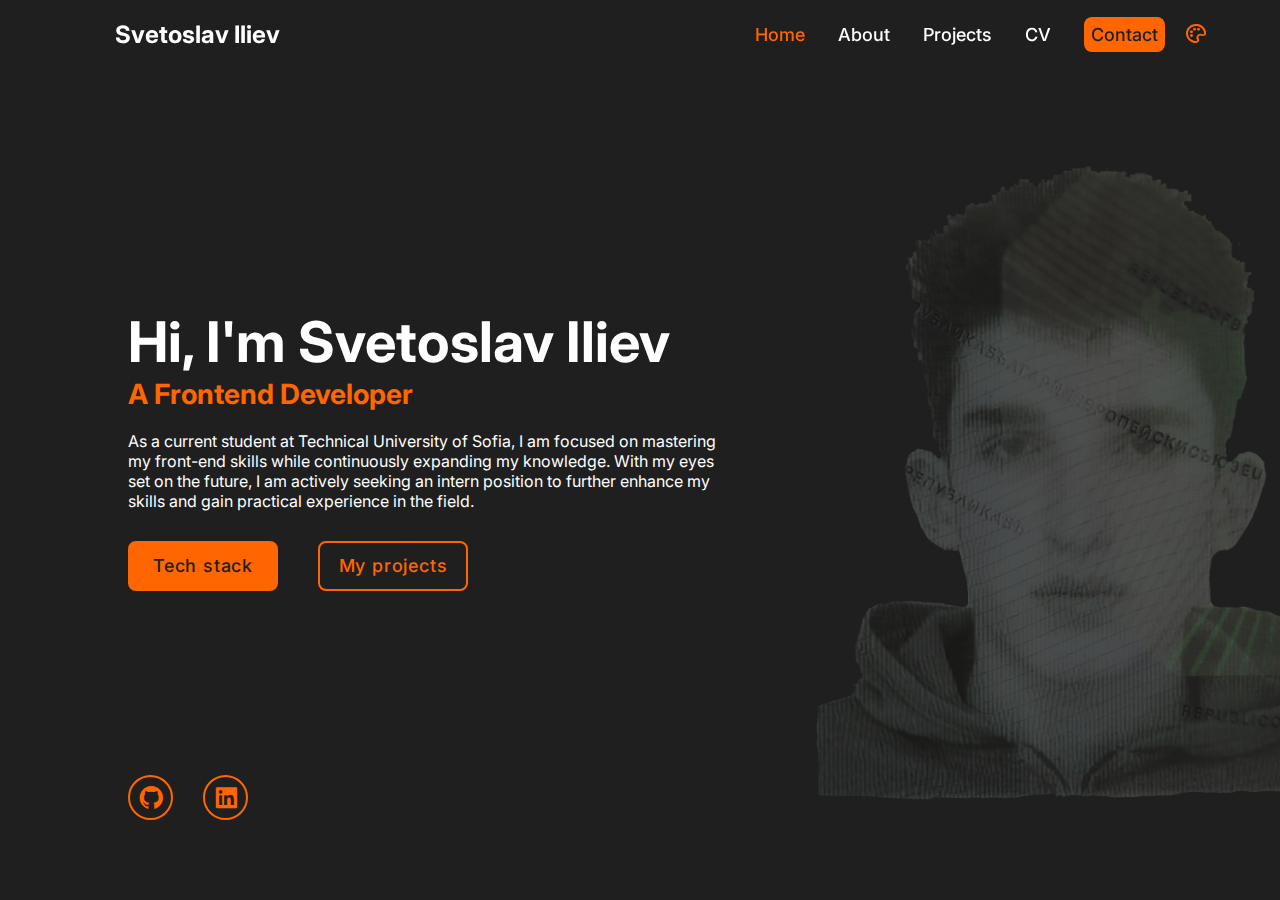
==== index.html @ 48826e5d "Added picture" ====
<!DOCTYPE html>
<html lang="en">
  <head>
    <meta charset="UTF-8" />
    <meta http-equiv="X-UA-Compatible" content="IE=edge" />
    <meta name="viewport" content="width=device-width, initial-scale=1.0" />
    <title>Document</title>
    <link rel="stylesheet" href="styles.css" />
    <link rel="preconnect" href="https://fonts.googleapis.com" />
    <link rel="preconnect" href="https://fonts.gstatic.com" crossorigin />
    <link
      href="https://fonts.googleapis.com/css2?family=Inter:wght@400;500;700&display=swap"
      rel="stylesheet"
    />
    <link
      href="https://unpkg.com/boxicons@2.1.4/css/boxicons.min.css"
      rel="stylesheet"
    />
  </head>
  <body>
    <header class="header">
      <a href="#" class="logo">Svetoslav Iliev</a>
      <div class="bx bx-menu" id="menu-icon"></div>
      <nav class="navbar">
        <a href="#" class="current">Home</a>
        <a href="#">About</a>
        <a href="acceleration.html">Projects</a>
        <a href="#">CV</a>
        <a href="#">Contact</a>
      </nav>
      <button class="dark-mode"><i class="bx bx-palette"></i></button>
    </header>
    <section class="home">
      <div class="home-text">
        <h1>Hi, I'm Svetoslav Iliev</h1>
        <h3>A Frontend Developer</h3>
        <p>
          As a current student at Technical University of Sofia, I am focused on
          mastering my front-end skills while continuously expanding my
          knowledge. With my eyes set on the future, I am actively seeking an
          intern position to further enhance my skills and gain practical
          experience in the field.
        </p>
        <div class="btns">
          <a href="#">Tech stack</a>
          <a href="#">My projects</a>
        </div>
      </div>
      <div class="socials">
        <a href="https://github.com/Svetlioo" target="_blank"
          ><i class="bx bxl-github"></i
        ></a>
        <a
          href="https://www.linkedin.com/in/svetoslav-iliev-692703239/"
          target="_blank"
          ><i class="bx bxl-linkedin-square"></i
        ></a>
      </div>
      <div class="img-hover" id="img-hov"></div>
    </section>
    <script src="Mainpage.js"></script>
  </body>
</html>
---- styles.css ----
* {
  margin: 0;
  padding: 0;
  box-sizing: border-box;
  font-family: "Inter", sans-serif;
  scroll-behavior: smooth;
  border: none;
  outline: none;
}

:root {
  --textcolor: #ffffff;
  --background: #1f1f1f;
  --maincolor: #ff6600;
}

html {
  font-size: 62.5%;
  overflow-x: hidden;
}

body {
  color: var(--textcolor);
  background: var(--background);
}

.header {
  position: fixed;
  top: 0;
  left: 0;
  width: 100%;
  padding: 2rem 9%;
  display: inline-flex;
  justify-content: space-between;
  align-items: center;
  z-index: 3;
}

.logo {
  font-size: 2.4rem;
  text-decoration: none;
  color: var(--textcolor);
  font-weight: 700;
}

/* */

.navbar a {
  font-size: 1.8rem;
  color: var(--textcolor);
  text-decoration: none;
  font-weight: 500;
  margin-left: 3rem;
}
.navbar a:last-child {
  display: inline-flexc;
  position: relative;
  border: 0.2rem solid var(--maincolor);
  border-radius: 0.8rem;
  padding: 0.5rem;
  color: var(--background);
  background: transparent;
  z-index: 1;
  transition: 0.4s;
  overflow: hidden;
}

.navbar a:last-child::before {
  content: "";
  position: absolute;
  background: var(--maincolor);
  top: 0;
  left: 0;
  width: 100%;
  height: 100%;
  z-index: -1;
  transition: 0.8s;
}

.navbar a:last-child:hover::before {
  width: 0;
}

.navbar a:hover,
.navbar a.current {
  color: var(--maincolor);
}

.dark-mode {
  background-color: transparent;
  color: var(--maincolor);
  width: 2.4rem;
  height: 2.4rem;
  font-size: 2.4rem;
  cursor: pointer;
  padding: 0.3rem;
  position: absolute;
  right: 7.5rem;
  top: 1.8rem;
}

.home {
  display: flex;
  align-items: center;
  min-height: 100vh;
  padding: 0 10%;
  background: url(background-landing-page.jpeg), no-repeat;
  background-size: cover;
  background-position: center;
}

.home-text {
  max-width: 60rem;
}

.home-text h1 {
  font-size: 5.6rem;
  font-weight: 700;
  line-height: 1.2;
}
.home-text h3 {
  font-size: 2.8rem;
  font-weight: 700;
  color: var(--maincolor);
}

.home-text p {
  font-size: 1.6rem;
  margin: 2rem 0;
  margin-bottom: 3rem;
}

.btns {
  width: 34rem;
  height: 5rem;
  display: flex;
  justify-content: space-between;
}

.btns a {
  position: relative;
  display: inline-flex;
  justify-content: center;
  align-items: center;
  width: 15rem;
  height: 100%;
  border: 0.2rem solid var(--maincolor);
  background: var(--maincolor);
  border-radius: 0.8rem;
  text-decoration: none;
  font-size: 1.8rem;
  font-weight: 500;
  letter-spacing: 0.8px;
  color: var(--background);
  z-index: 1;
  overflow: hidden;
  transition: 0.5s;
}

.btns a:nth-child(2) {
  background: transparent;
  color: var(--maincolor);
}

.btns a:nth-child(2):hover {
  color: var(--background);
}
.btns a:nth-child(2)::before {
  background: var(--maincolor);
}

.btns a::before {
  content: "";
  position: absolute;
  top: 0;
  left: 0;
  width: 0;
  height: 100%;
  background: var(--background);
  z-index: -1;
  transition: 0.3s;
}

.btns a:hover {
  color: var(--maincolor);
}

.btns a:hover::before {
  width: 100%;
}

.socials {
  position: absolute;
  bottom: 8rem;
  width: 12rem;
  display: flex;
  justify-content: space-between;
}

.socials a {
  position: relative;
  display: inline-flex;
  justify-content: center;
  align-items: center;
  width: 45px;
  height: 45px;
  background: transparent;
  border: 0.2rem solid var(--maincolor);
  border-radius: 50%;
  font-size: 28px;
  color: var(--maincolor);
  text-decoration: none;
  z-index: 1;
  overflow: hidden;
  transition: 0.5s;
}
.socials a::before {
  content: "";
  position: absolute;
  top: 0;
  left: 0;
  width: 0;
  height: 100%;
  background: var(--maincolor);
  z-index: -1;
  transition: 0.5s;
}

.socials a:hover::before {
  width: 100%;
}

.socials a:hover {
  color: var(--background);
}

#menu-icon {
  font-size: 3.6rem;
  cursor: pointer;
  color: var(--textcolor);
  display: none;
}

.img-hover {
  position: absolute;
  top: 0;
  right: 0;
  width: 44%;
  height: 100%;
  opacity: 0.7;
  background-color: var(--background);
}

.img-hover:hover {
  background: transparent;
  transition: 3s;
}
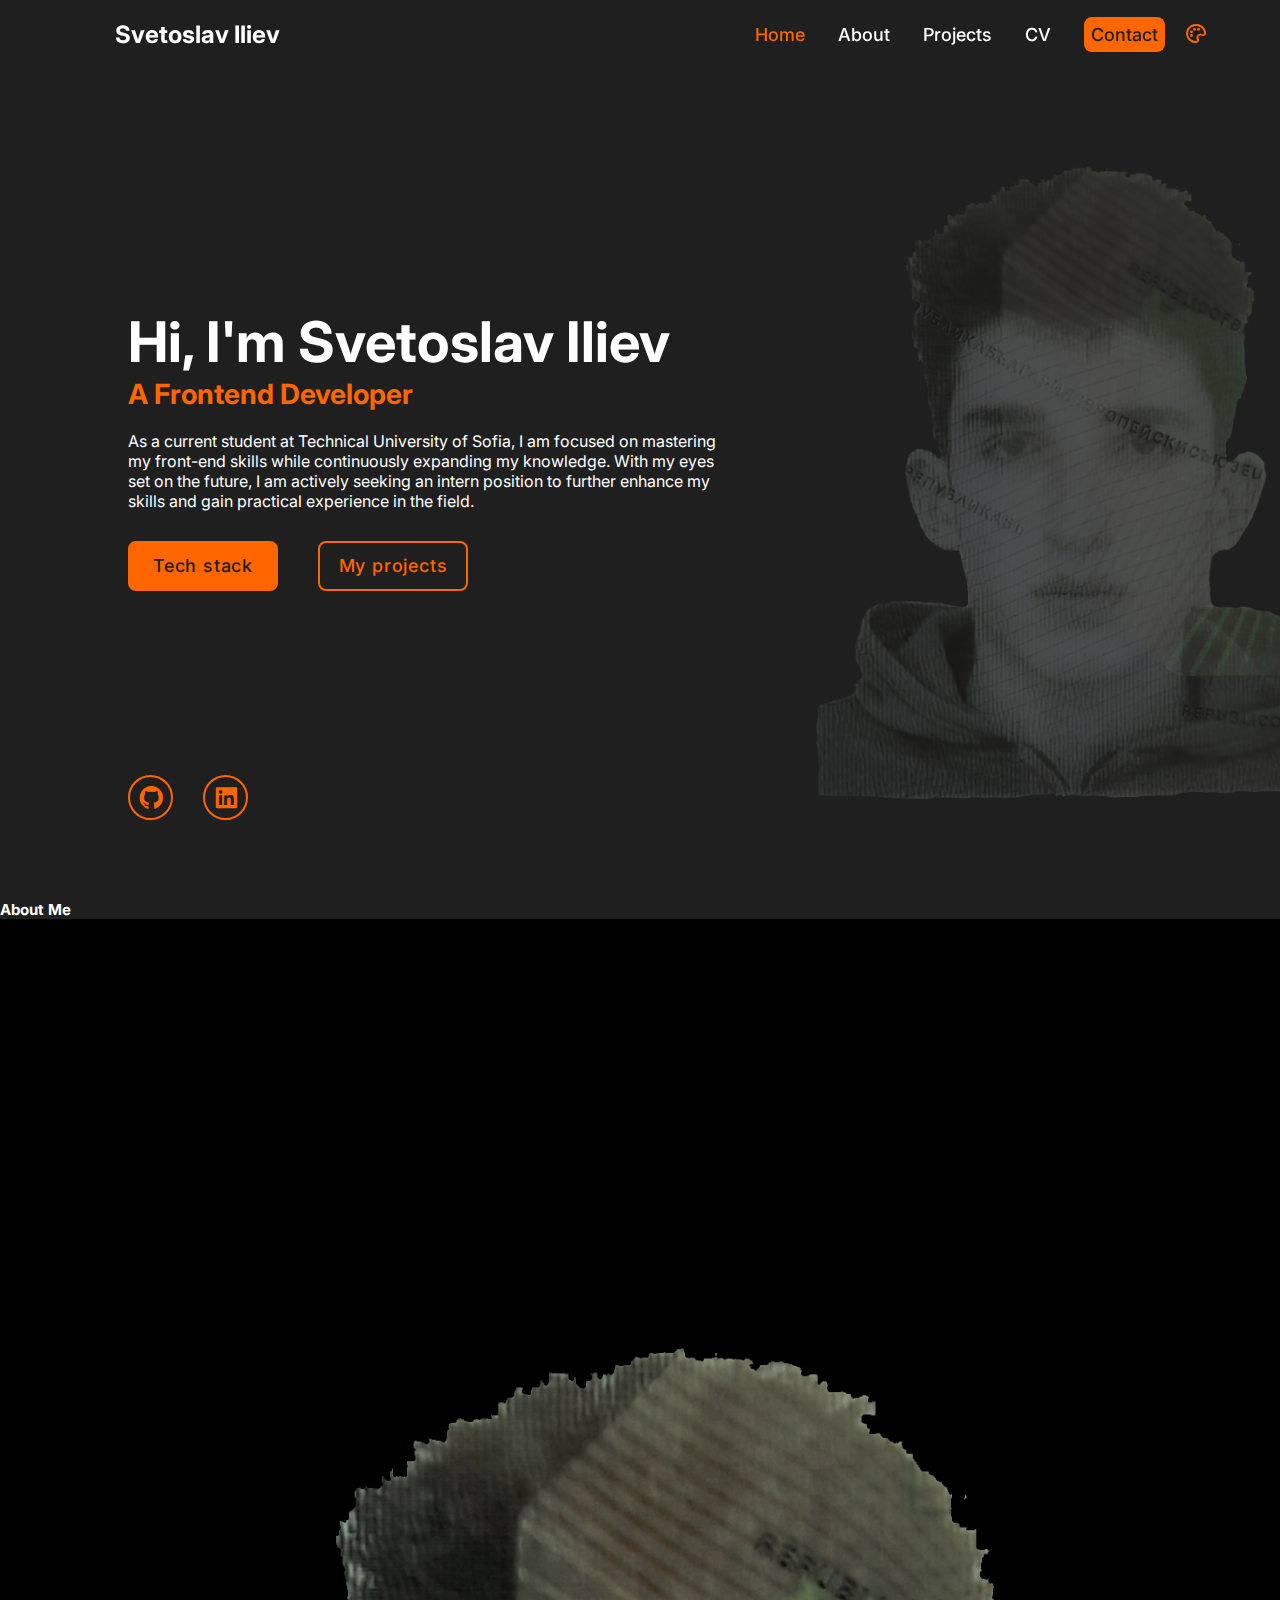
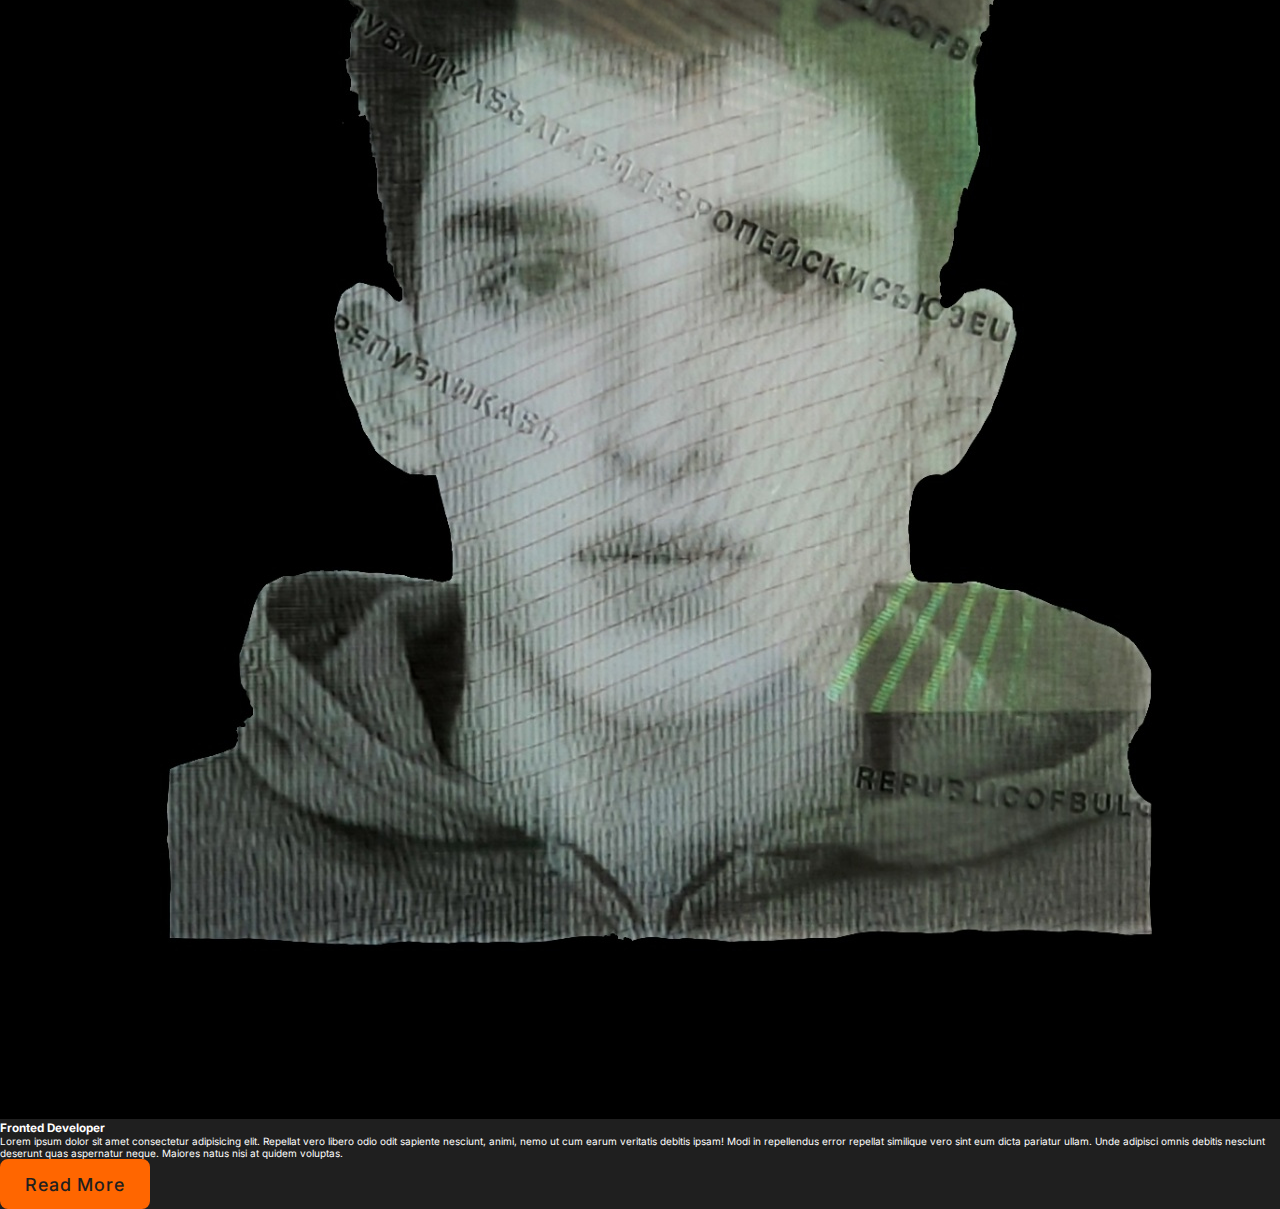
==== commit 09b99c44: "Moving" ====
--- a/index.html
+++ b/index.html
@@ -58,6 +58,20 @@
       </div>
       <div class="img-hover" id="img-hov"></div>
     </section>
+    <section class="about" id="about">
+      <h2 class="heading">About <span>Me</span></h2>
+      <div class="about-img">
+        <img src="images/final-background.jpeg" alt="Picture of me" />
+        <span class="circle-spin"></span>
+      </div>
+      <div class="about-content"></div>
+      <h3>Fronted Developer</h3>
+      <p>Lorem ipsum dolor sit amet consectetur adipisicing elit. Repellat vero libero odio odit sapiente nesciunt, animi, nemo ut cum earum veritatis debitis ipsam! Modi in repellendus error repellat similique vero sint eum dicta pariatur ullam. Unde adipisci omnis debitis nesciunt deserunt quas aspernatur neque. Maiores natus nisi at quidem voluptas.</p>
+      <div class="btn-box btns">
+        <a href="#" class="btn">Read More</a>
+      </div>
+    </section>
+
     <script src="Mainpage.js"></script>
   </body>
 </html>
--- a/styles.css
+++ b/styles.css
@@ -104,7 +104,7 @@
   align-items: center;
   min-height: 100vh;
   padding: 0 10%;
-  background: url(background-landing-page.jpeg), no-repeat;
+  background: url(images/background-landing-page.jpeg), no-repeat;
   background-size: cover;
   background-position: center;
 }
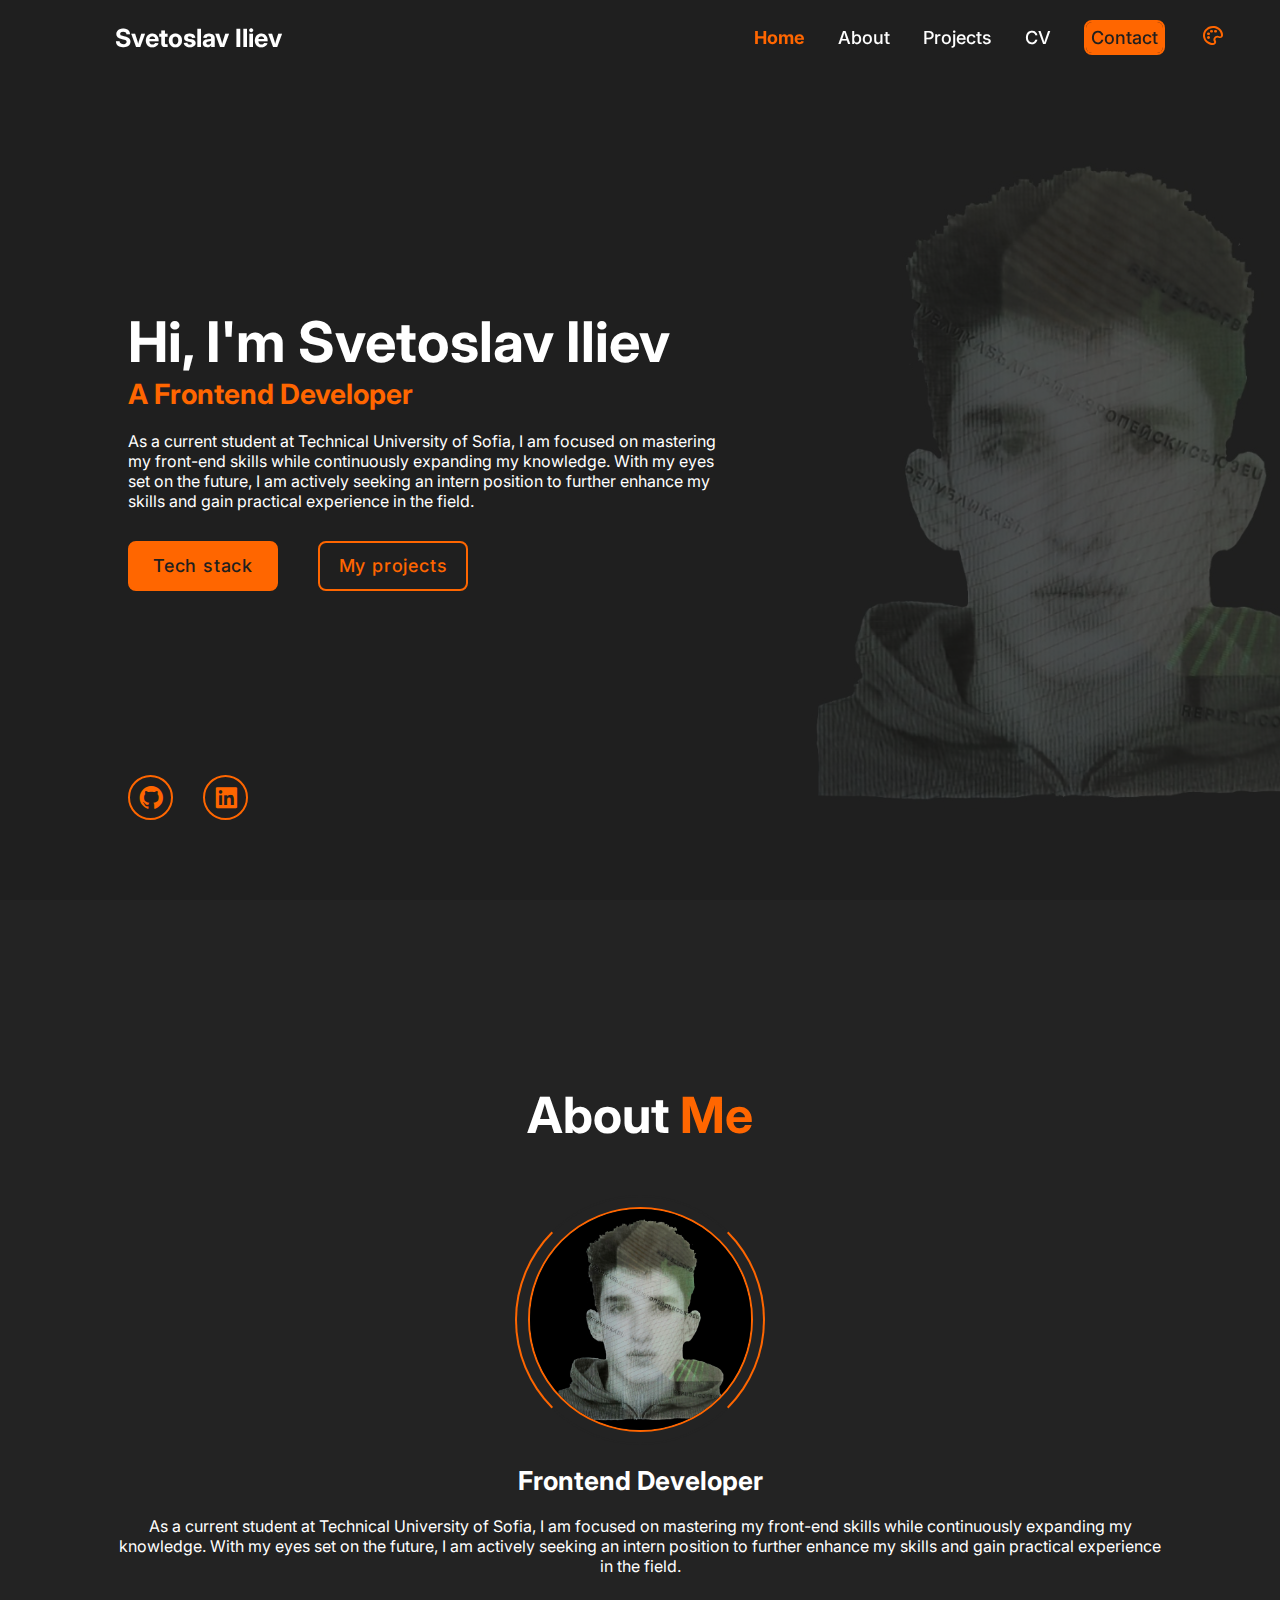
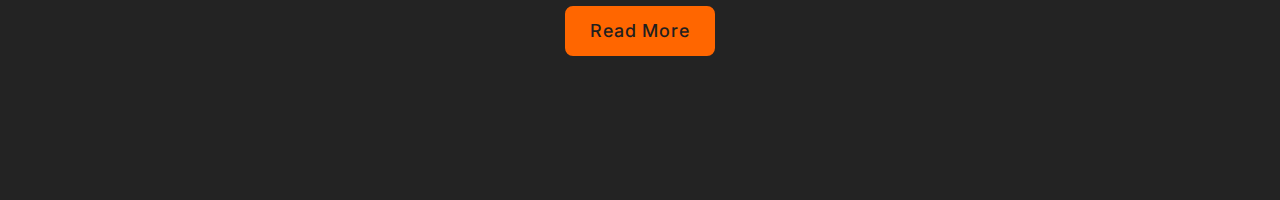
==== commit ab38e77e: "About page" ====
--- a/index.html
+++ b/index.html
@@ -4,7 +4,24 @@
     <meta charset="UTF-8" />
     <meta http-equiv="X-UA-Compatible" content="IE=edge" />
     <meta name="viewport" content="width=device-width, initial-scale=1.0" />
-    <title>Document</title>
+    <title>Portfolio</title>
+    <link
+      rel="apple-touch-icon"
+      sizes="180x180"
+      href="images/favicon_io/apple-touch-icon.png"
+    />
+    <link
+      rel="icon"
+      type="image/png"
+      sizes="32x32"
+      href="images/favicon_io/favicon-32x32.png"
+    />
+    <link
+      rel="icon"
+      type="image/png"
+      sizes="16x16"
+      href="images/favicon_io/favicon-16x16.png"
+    />
     <link rel="stylesheet" href="styles.css" />
     <link rel="preconnect" href="https://fonts.googleapis.com" />
     <link rel="preconnect" href="https://fonts.gstatic.com" crossorigin />
@@ -24,7 +41,7 @@
       <nav class="navbar">
         <a href="#" class="current">Home</a>
         <a href="#">About</a>
-        <a href="acceleration.html">Projects</a>
+        <a href="#">Projects</a>
         <a href="#">CV</a>
         <a href="#">Contact</a>
       </nav>
@@ -33,7 +50,9 @@
     <section class="home">
       <div class="home-text">
         <h1>Hi, I'm Svetoslav Iliev</h1>
-        <h3>A Frontend Developer</h3>
+        <div class="text-animation">
+          <h3>A Frontend Developer</h3>
+        </div>
         <p>
           As a current student at Technical University of Sofia, I am focused on
           mastering my front-end skills while continuously expanding my
@@ -64,14 +83,21 @@
         <img src="images/final-background.jpeg" alt="Picture of me" />
         <span class="circle-spin"></span>
       </div>
-      <div class="about-content"></div>
-      <h3>Fronted Developer</h3>
-      <p>Lorem ipsum dolor sit amet consectetur adipisicing elit. Repellat vero libero odio odit sapiente nesciunt, animi, nemo ut cum earum veritatis debitis ipsam! Modi in repellendus error repellat similique vero sint eum dicta pariatur ullam. Unde adipisci omnis debitis nesciunt deserunt quas aspernatur neque. Maiores natus nisi at quidem voluptas.</p>
-      <div class="btn-box btns">
-        <a href="#" class="btn">Read More</a>
+      <div class="about-content">
+        <h3>Frontend Developer</h3>
+        <p>
+          As a current student at Technical University of Sofia, I am focused on
+          mastering my front-end skills while continuously expanding my
+          knowledge. With my eyes set on the future, I am actively seeking an
+          intern position to further enhance my skills and gain practical
+          experience in the field.
+        </p>
+        <div class="btn-box btns">
+          <a href="#" class="btn">Read More</a>
+        </div>
       </div>
     </section>
 
-    <script src="Mainpage.js"></script>
+    <script src="script.js"></script>
   </body>
 </html>
--- a/styles.css
+++ b/styles.css
@@ -12,6 +12,7 @@
   --textcolor: #ffffff;
   --background: #1f1f1f;
   --maincolor: #ff6600;
+  --secondbackground: #232323;
 }
 
 html {
@@ -37,13 +38,11 @@
 }
 
 .logo {
-  font-size: 2.4rem;
+  font-size: 2.5rem;
   text-decoration: none;
   color: var(--textcolor);
   font-weight: 700;
 }
-
-/* */
 
 .navbar a {
   font-size: 1.8rem;
@@ -52,8 +51,10 @@
   font-weight: 500;
   margin-left: 3rem;
 }
+
+/* FIX OVERFLOW before animation!!!*/
 .navbar a:last-child {
-  display: inline-flexc;
+  display: inline-flex;
   position: relative;
   border: 0.2rem solid var(--maincolor);
   border-radius: 0.8rem;
@@ -86,6 +87,10 @@
   color: var(--maincolor);
 }
 
+.navbar a.current {
+  font-weight: bolder;
+}
+
 .dark-mode {
   background-color: transparent;
   color: var(--maincolor);
@@ -96,13 +101,18 @@
   padding: 0.3rem;
   position: absolute;
   right: 7.5rem;
-  top: 1.8rem;
+  top: 2rem;
+  padding-left: 2rem;
+}
+
+section {
+  min-height: 100vh;
+  padding: 10rem 9% 2rem;
 }
 
 .home {
   display: flex;
   align-items: center;
-  min-height: 100vh;
   padding: 0 10%;
   background: url(images/background-landing-page.jpeg), no-repeat;
   background-size: cover;
@@ -123,11 +133,21 @@
   font-weight: 700;
   color: var(--maincolor);
 }
+.home-text .text-animation {
+  position: relative;
+  width: 35rem;
+}
+
+/* .home-text .text-animation h3 {
+  font-size: 3.2rem;
+  font-weight: 700;
+  color: transparent;
+  -webkit-text-stroke: .7px var(--maincolor);
+} might add later */
 
 .home-text p {
   font-size: 1.6rem;
-  margin: 2rem 0;
-  margin-bottom: 3rem;
+  margin: 2rem 0 3rem;
 }
 
 .btns {
@@ -240,7 +260,7 @@
   color: var(--textcolor);
   display: none;
 }
-
+/*  Image opacity effect */
 .img-hover {
   position: absolute;
   top: 0;
@@ -256,3 +276,74 @@
   transition: 3s;
 }
 
+.about {
+  display: flex;
+  flex-direction: column;
+  justify-content: center;
+  align-items: center;
+
+  gap: 2rem;
+  background-color: var(--secondbackground);
+  padding-bottom: 6rem;
+}
+
+.about-img {
+  position: relative;
+  width: 25rem;
+  height: 25rem;
+  border-radius: 50%;
+  display: flex;
+  justify-content: center;
+  align-items: center;
+}
+
+.about-img img {
+  width: 90%;
+  border-radius: 50%;
+  border: 0.2rem solid var(--maincolor);
+}
+.heading {
+  font-size: 5rem;
+  margin-bottom: 3rem;
+  text-align: center;
+}
+
+span {
+  color: var(--maincolor);
+}
+
+.about-img .circle-spin {
+  position: absolute;
+  top: 50%;
+  left: 50%;
+  transform: translate(-50%, -50%) rotate(0);
+  width: 100%;
+  height: 100%;
+  border-radius: 50%;
+  border-top: 0.2rem solid var(--secondbackground);
+  border-bottom: 0.2rem solid var(--secondbackground);
+  border-left: 0.2rem solid var(--maincolor);
+  border-right: 0.2rem solid var(--maincolor);
+}
+
+.about-content {
+  text-align: center;
+}
+
+.about-content h3 {
+  font-size: 2.6rem;
+}
+
+.about-content p {
+  font-size: 1.6rem;
+  margin: 2rem 0 3rem;
+}
+
+.btn-box.btns {
+  display: inline-block;
+  width: 15rem;
+}
+
+.btn-box.btns a::before {
+  background-color: var(--secondbackground);
+}
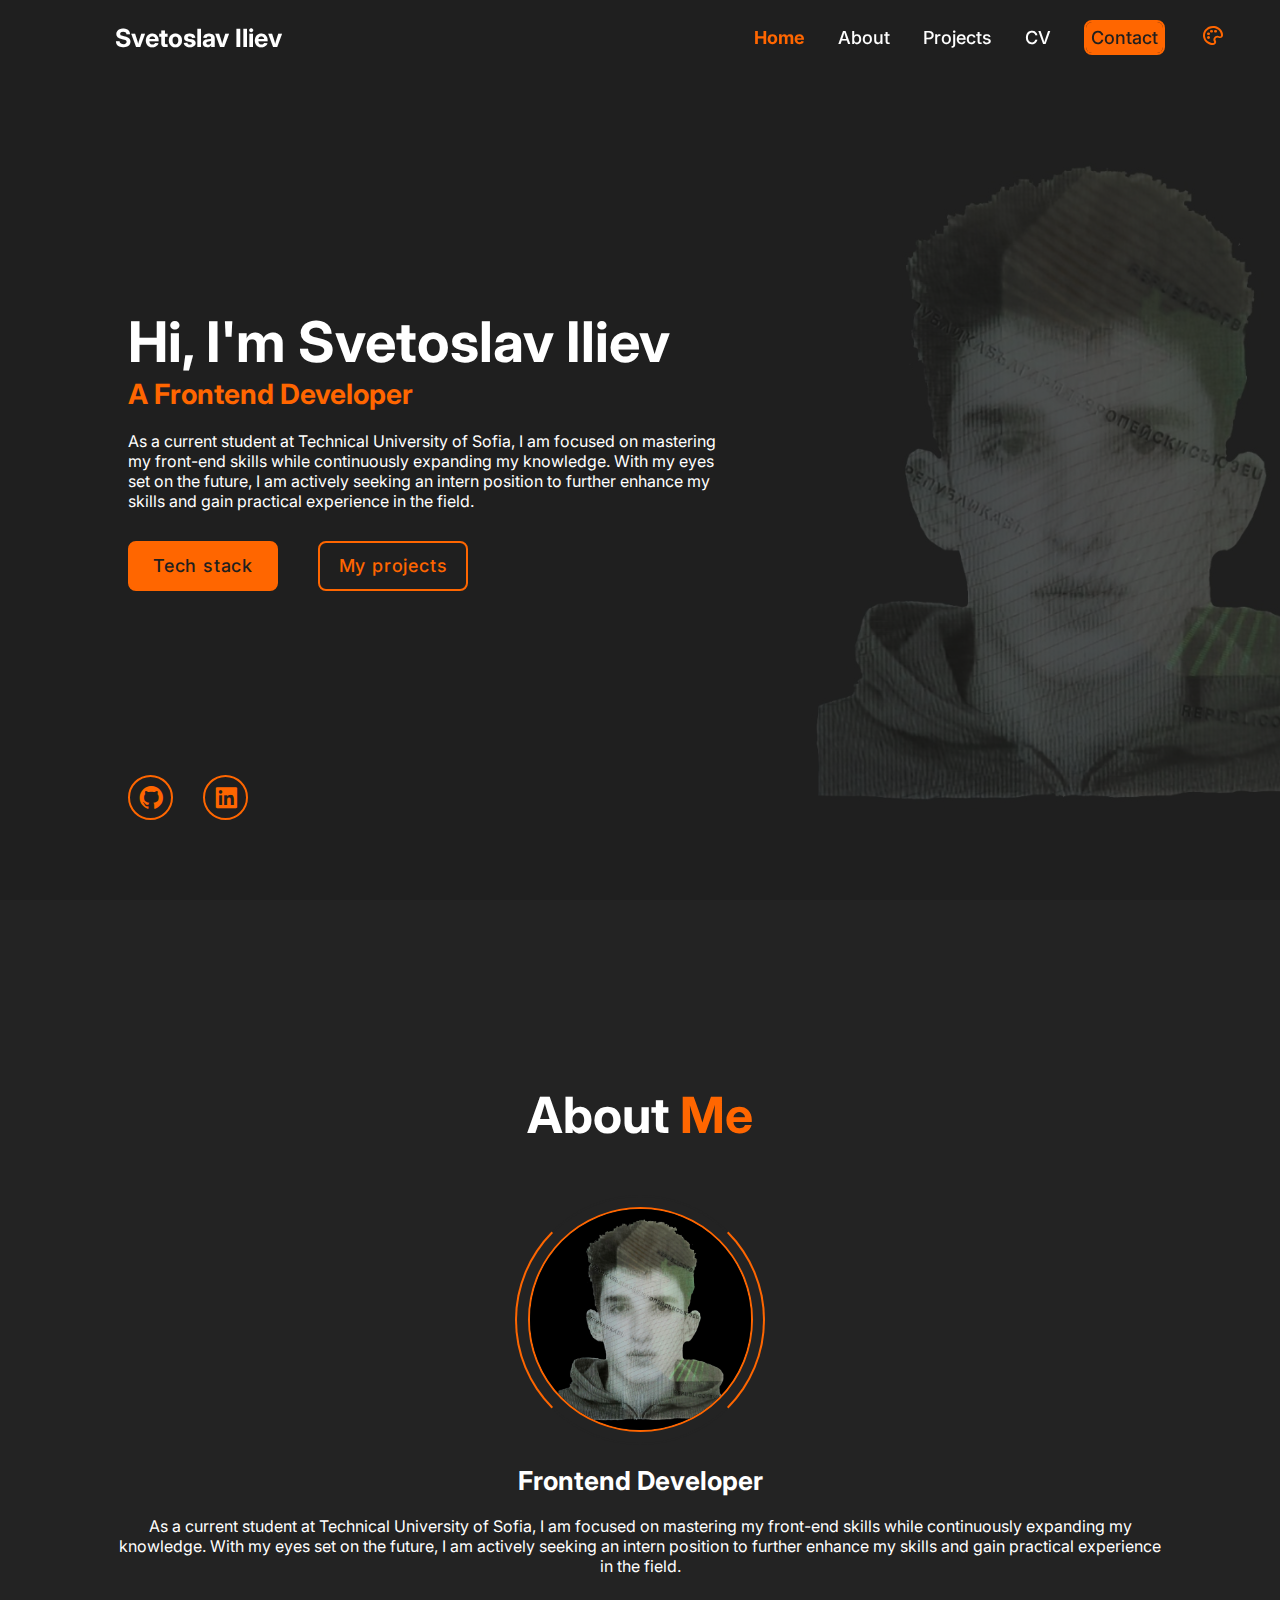
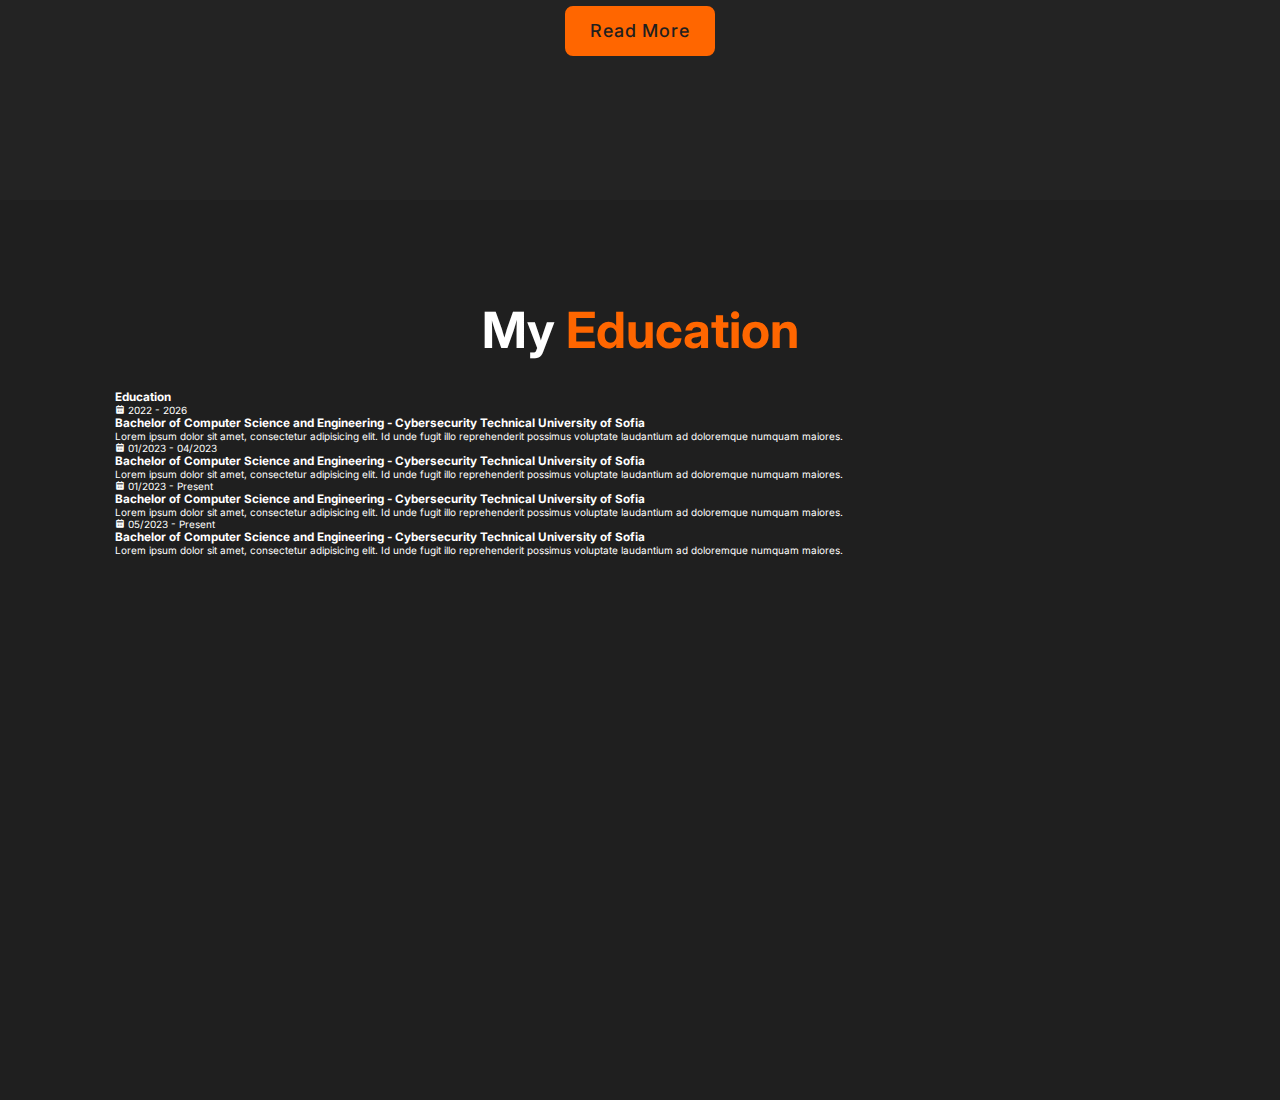
==== commit e3d78a48: "Update" ====
--- a/index.html
+++ b/index.html
@@ -97,6 +97,80 @@
         </div>
       </div>
     </section>
+    <section class="education" id="education">
+      <h2 class="heading">My <span>Education</span></h2>
+      <div class="education-row">
+        <div class="education-column">
+          <h3 class="title">Education</h3>
+          <div class="education-box">
+            <div class="education-content">
+              <div class="content">
+                <div class="year">
+                  <i class="bx bxs-calendar"></i> 2022 - 2026
+                </div>
+                <h3>
+                  Bachelor of Computer Science and Engineering - Cybersecurity
+                  Technical University of Sofia
+                </h3>
+                <p>
+                  Lorem ipsum dolor sit amet, consectetur adipisicing elit. Id
+                  unde fugit illo reprehenderit possimus voluptate laudantium ad
+                  doloremque numquam maiores.
+                </p>
+              </div>
+            </div>
+            <div class="education-content">
+              <div class="content">
+                <div class="year">
+                  <i class="bx bxs-calendar"></i> 01/2023 - 04/2023
+                </div>
+                <h3>
+                  Bachelor of Computer Science and Engineering - Cybersecurity
+                  Technical University of Sofia
+                </h3>
+                <p>
+                  Lorem ipsum dolor sit amet, consectetur adipisicing elit. Id
+                  unde fugit illo reprehenderit possimus voluptate laudantium ad
+                  doloremque numquam maiores.
+                </p>
+              </div>
+            </div>
+            <div class="education-content">
+              <div class="content">
+                <div class="year">
+                  <i class="bx bxs-calendar"></i> 01/2023 - Present
+                </div>
+                <h3>
+                  Bachelor of Computer Science and Engineering - Cybersecurity
+                  Technical University of Sofia
+                </h3>
+                <p>
+                  Lorem ipsum dolor sit amet, consectetur adipisicing elit. Id
+                  unde fugit illo reprehenderit possimus voluptate laudantium ad
+                  doloremque numquam maiores.
+                </p>
+              </div>
+            </div>
+            <div class="education-content">
+              <div class="content">
+                <div class="year">
+                  <i class="bx bxs-calendar"></i> 05/2023 - Present
+                </div>
+                <h3>
+                  Bachelor of Computer Science and Engineering - Cybersecurity
+                  Technical University of Sofia
+                </h3>
+                <p>
+                  Lorem ipsum dolor sit amet, consectetur adipisicing elit. Id
+                  unde fugit illo reprehenderit possimus voluptate laudantium ad
+                  doloremque numquam maiores.
+                </p>
+              </div>
+            </div>
+          </div>
+        </div>
+      </div>
+    </section>
 
     <script src="script.js"></script>
   </body>
--- a/styles.css
+++ b/styles.css
@@ -52,7 +52,7 @@
   margin-left: 3rem;
 }
 
-/* FIX OVERFLOW before animation!!!*/
+
 .navbar a:last-child {
   display: inline-flex;
   position: relative;
@@ -281,7 +281,6 @@
   flex-direction: column;
   justify-content: center;
   align-items: center;
-
   gap: 2rem;
   background-color: var(--secondbackground);
   padding-bottom: 6rem;
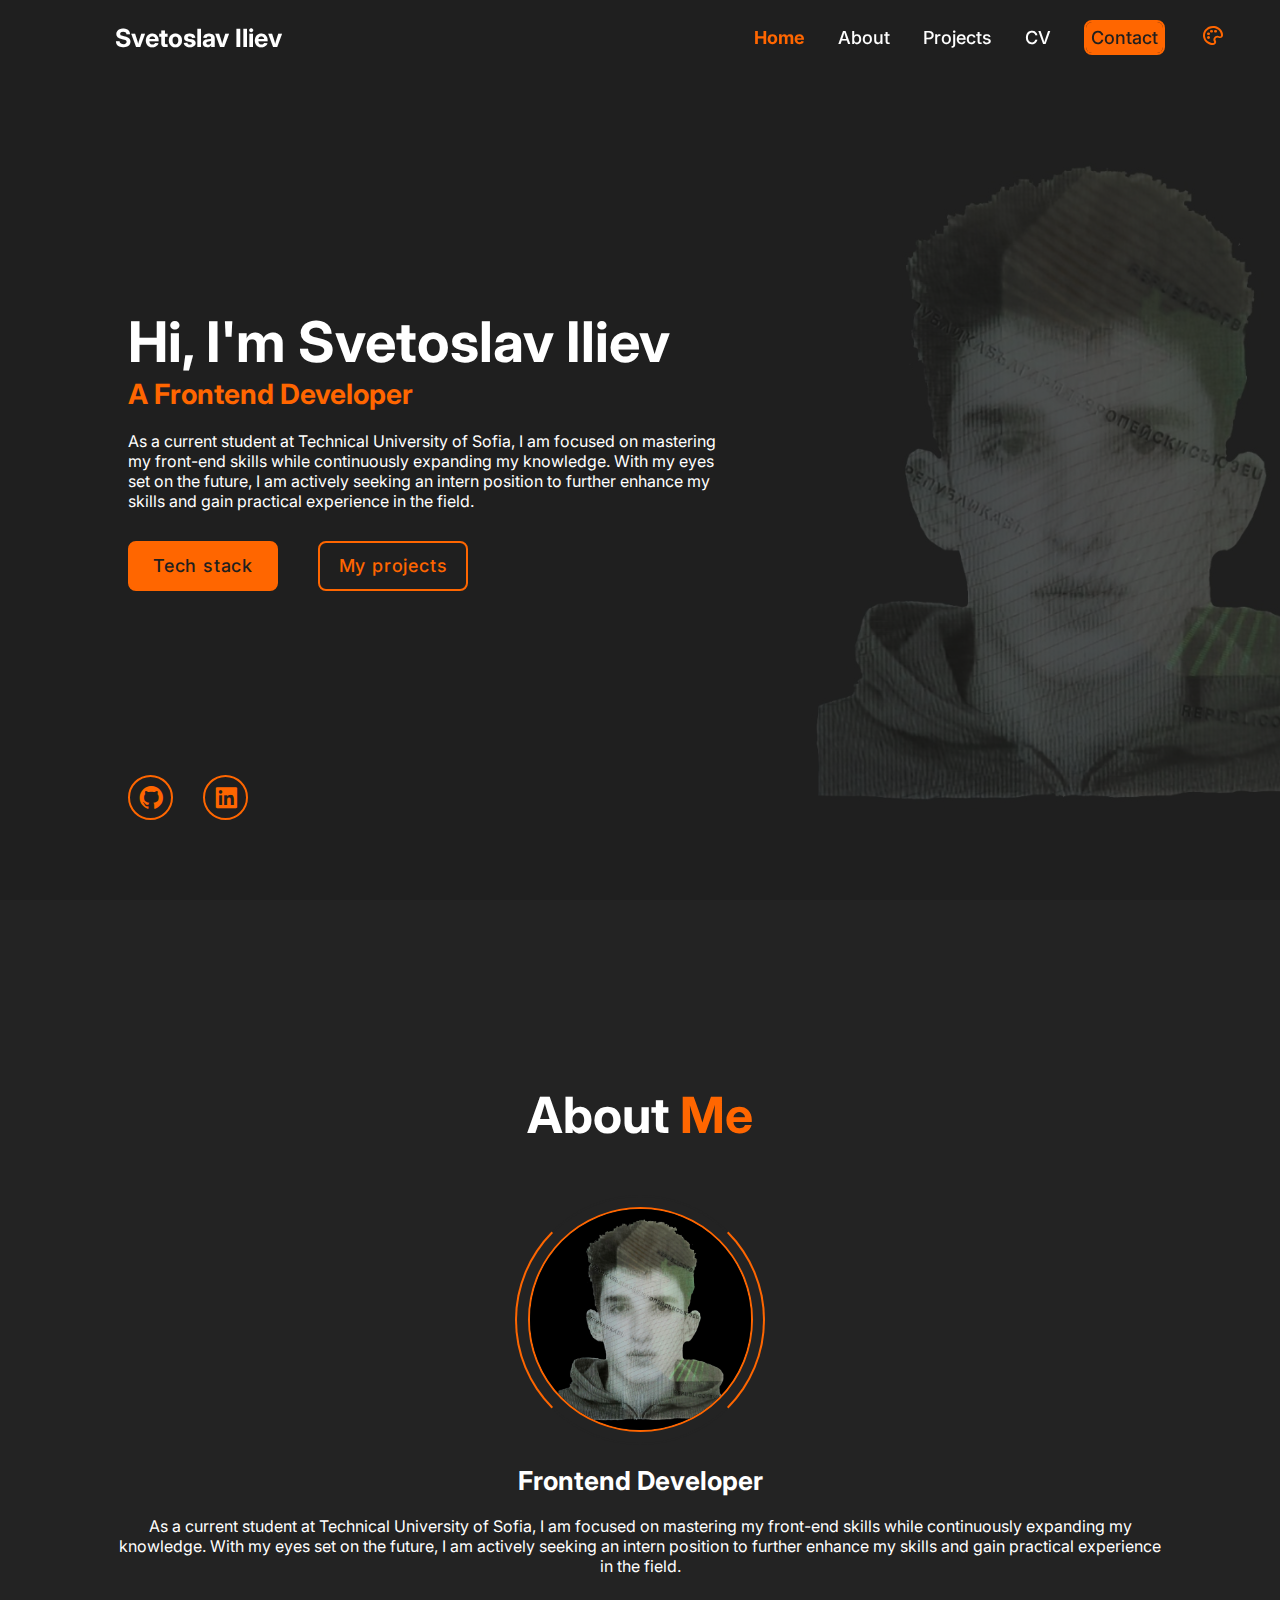
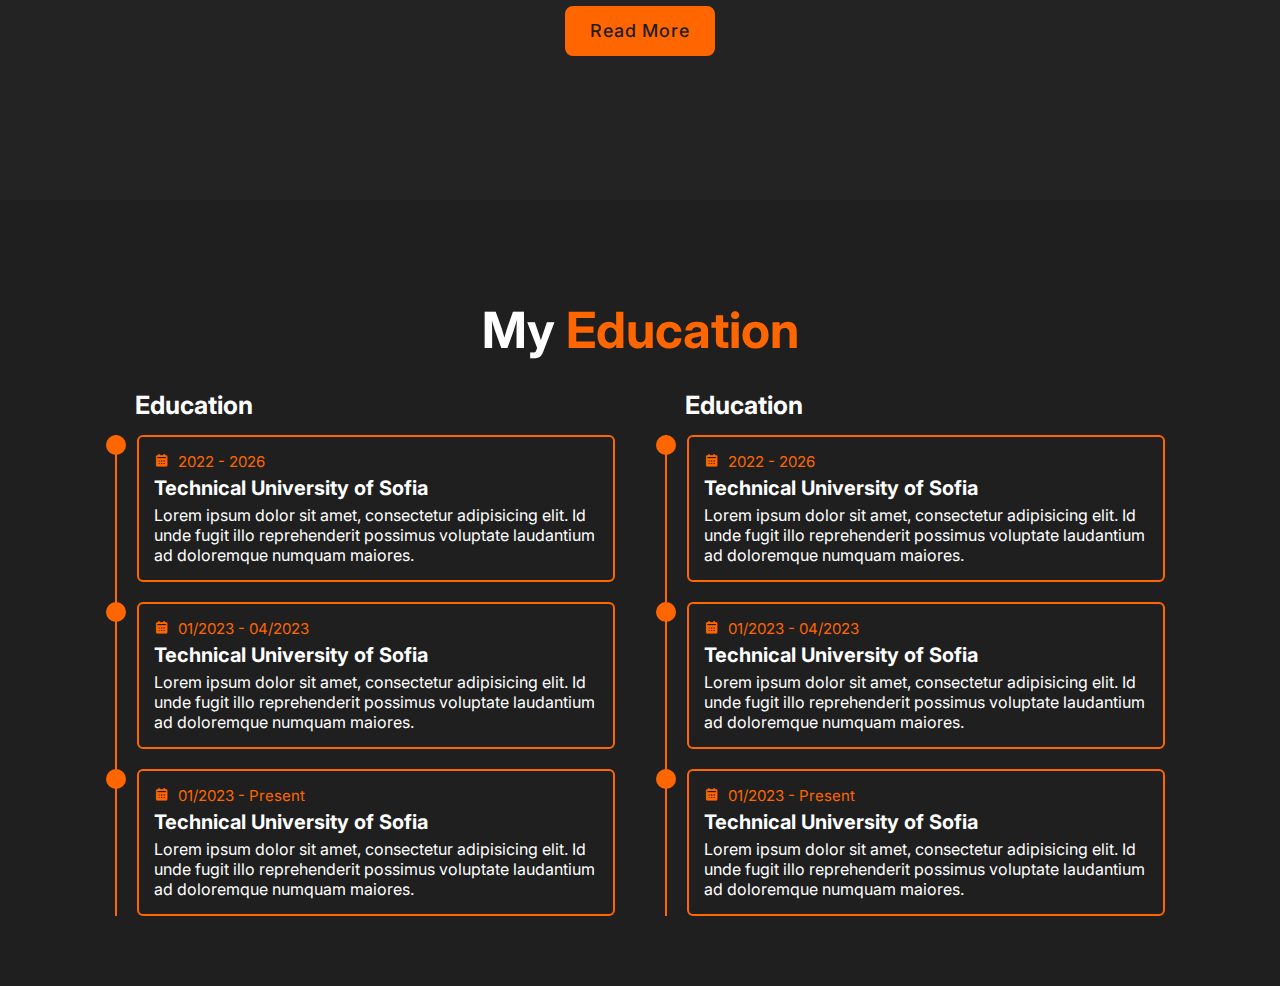
==== commit 9aa1af8f: "Education" ====
--- a/index.html
+++ b/index.html
@@ -99,19 +99,18 @@
     </section>
     <section class="education" id="education">
       <h2 class="heading">My <span>Education</span></h2>
+
       <div class="education-row">
         <div class="education-column">
           <h3 class="title">Education</h3>
+
           <div class="education-box">
             <div class="education-content">
               <div class="content">
                 <div class="year">
                   <i class="bx bxs-calendar"></i> 2022 - 2026
                 </div>
-                <h3>
-                  Bachelor of Computer Science and Engineering - Cybersecurity
-                  Technical University of Sofia
-                </h3>
+                <h3>Technical University of Sofia</h3>
                 <p>
                   Lorem ipsum dolor sit amet, consectetur adipisicing elit. Id
                   unde fugit illo reprehenderit possimus voluptate laudantium ad
@@ -124,10 +123,7 @@
                 <div class="year">
                   <i class="bx bxs-calendar"></i> 01/2023 - 04/2023
                 </div>
-                <h3>
-                  Bachelor of Computer Science and Engineering - Cybersecurity
-                  Technical University of Sofia
-                </h3>
+                <h3>Technical University of Sofia</h3>
                 <p>
                   Lorem ipsum dolor sit amet, consectetur adipisicing elit. Id
                   unde fugit illo reprehenderit possimus voluptate laudantium ad
@@ -140,10 +136,26 @@
                 <div class="year">
                   <i class="bx bxs-calendar"></i> 01/2023 - Present
                 </div>
-                <h3>
-                  Bachelor of Computer Science and Engineering - Cybersecurity
-                  Technical University of Sofia
-                </h3>
+                <h3>Technical University of Sofia</h3>
+                <p>
+                  Lorem ipsum dolor sit amet, consectetur adipisicing elit. Id
+                  unde fugit illo reprehenderit possimus voluptate laudantium ad
+                  doloremque numquam maiores.
+                </p>
+              </div>
+            </div>
+          </div>
+        </div>
+        <div class="education-column">
+          <h3 class="title">Education</h3>
+
+          <div class="education-box">
+            <div class="education-content">
+              <div class="content">
+                <div class="year">
+                  <i class="bx bxs-calendar"></i> 2022 - 2026
+                </div>
+                <h3>Technical University of Sofia</h3>
                 <p>
                   Lorem ipsum dolor sit amet, consectetur adipisicing elit. Id
                   unde fugit illo reprehenderit possimus voluptate laudantium ad
@@ -154,12 +166,22 @@
             <div class="education-content">
               <div class="content">
                 <div class="year">
-                  <i class="bx bxs-calendar"></i> 05/2023 - Present
+                  <i class="bx bxs-calendar"></i> 01/2023 - 04/2023
                 </div>
-                <h3>
-                  Bachelor of Computer Science and Engineering - Cybersecurity
-                  Technical University of Sofia
-                </h3>
+                <h3>Technical University of Sofia</h3>
+                <p>
+                  Lorem ipsum dolor sit amet, consectetur adipisicing elit. Id
+                  unde fugit illo reprehenderit possimus voluptate laudantium ad
+                  doloremque numquam maiores.
+                </p>
+              </div>
+            </div>
+            <div class="education-content">
+              <div class="content">
+                <div class="year">
+                  <i class="bx bxs-calendar"></i> 01/2023 - Present
+                </div>
+                <h3>Technical University of Sofia</h3>
                 <p>
                   Lorem ipsum dolor sit amet, consectetur adipisicing elit. Id
                   unde fugit illo reprehenderit possimus voluptate laudantium ad
--- a/styles.css
+++ b/styles.css
@@ -51,7 +51,6 @@
   font-weight: 500;
   margin-left: 3rem;
 }
-
 
 .navbar a:last-child {
   display: inline-flex;
@@ -346,3 +345,75 @@
 .btn-box.btns a::before {
   background-color: var(--secondbackground);
 }
+
+.education {
+  display: flex;
+  justify-content: center;
+  align-items: center;
+  flex-direction: column;
+  min-height: auto;
+  padding-bottom: 5rem;
+}
+
+.education .education-row {
+  display: flex;
+  flex-wrap: wrap;
+  gap: 5rem;
+}
+
+.education-row .education-column {
+  flex: 1 1 40rem;
+}
+.education-column .title {
+  font-size: 2.5rem;
+  margin: 0 0 1.5rem 2rem;
+}
+
+.education-column .education-box {
+  border-left: 0.2rem solid var(--maincolor);
+}
+
+.education-column .education-content {
+  position: relative;
+  padding-left: 2rem;
+}
+
+
+.education-box .education-content::before {
+  content: '';
+  position: absolute;
+  top: 0rem;
+  left: -1.1rem;
+  width: 2rem; 
+  height: 2rem;
+  background-color: var(--maincolor);
+  border-radius: 50%;
+}
+
+
+
+.education-content .content {
+  position: relative;
+  padding: 1.5rem;
+  border: 0.2rem solid var(--maincolor);
+  border-radius: 0.6rem;
+  margin-bottom: 2rem;
+}
+
+.education-content .content .year {
+  font-size: 1.5rem;
+  color: var(--maincolor);
+  padding-bottom: 0.5rem;
+}
+.education-content .content .year i {
+  padding-right: 0.5rem;
+}
+
+.education-content .content h3 {
+  font-size: 2rem;
+}
+
+.education-content .content p {
+  font-size: 1.6rem;
+  padding-top: 0.5rem;
+}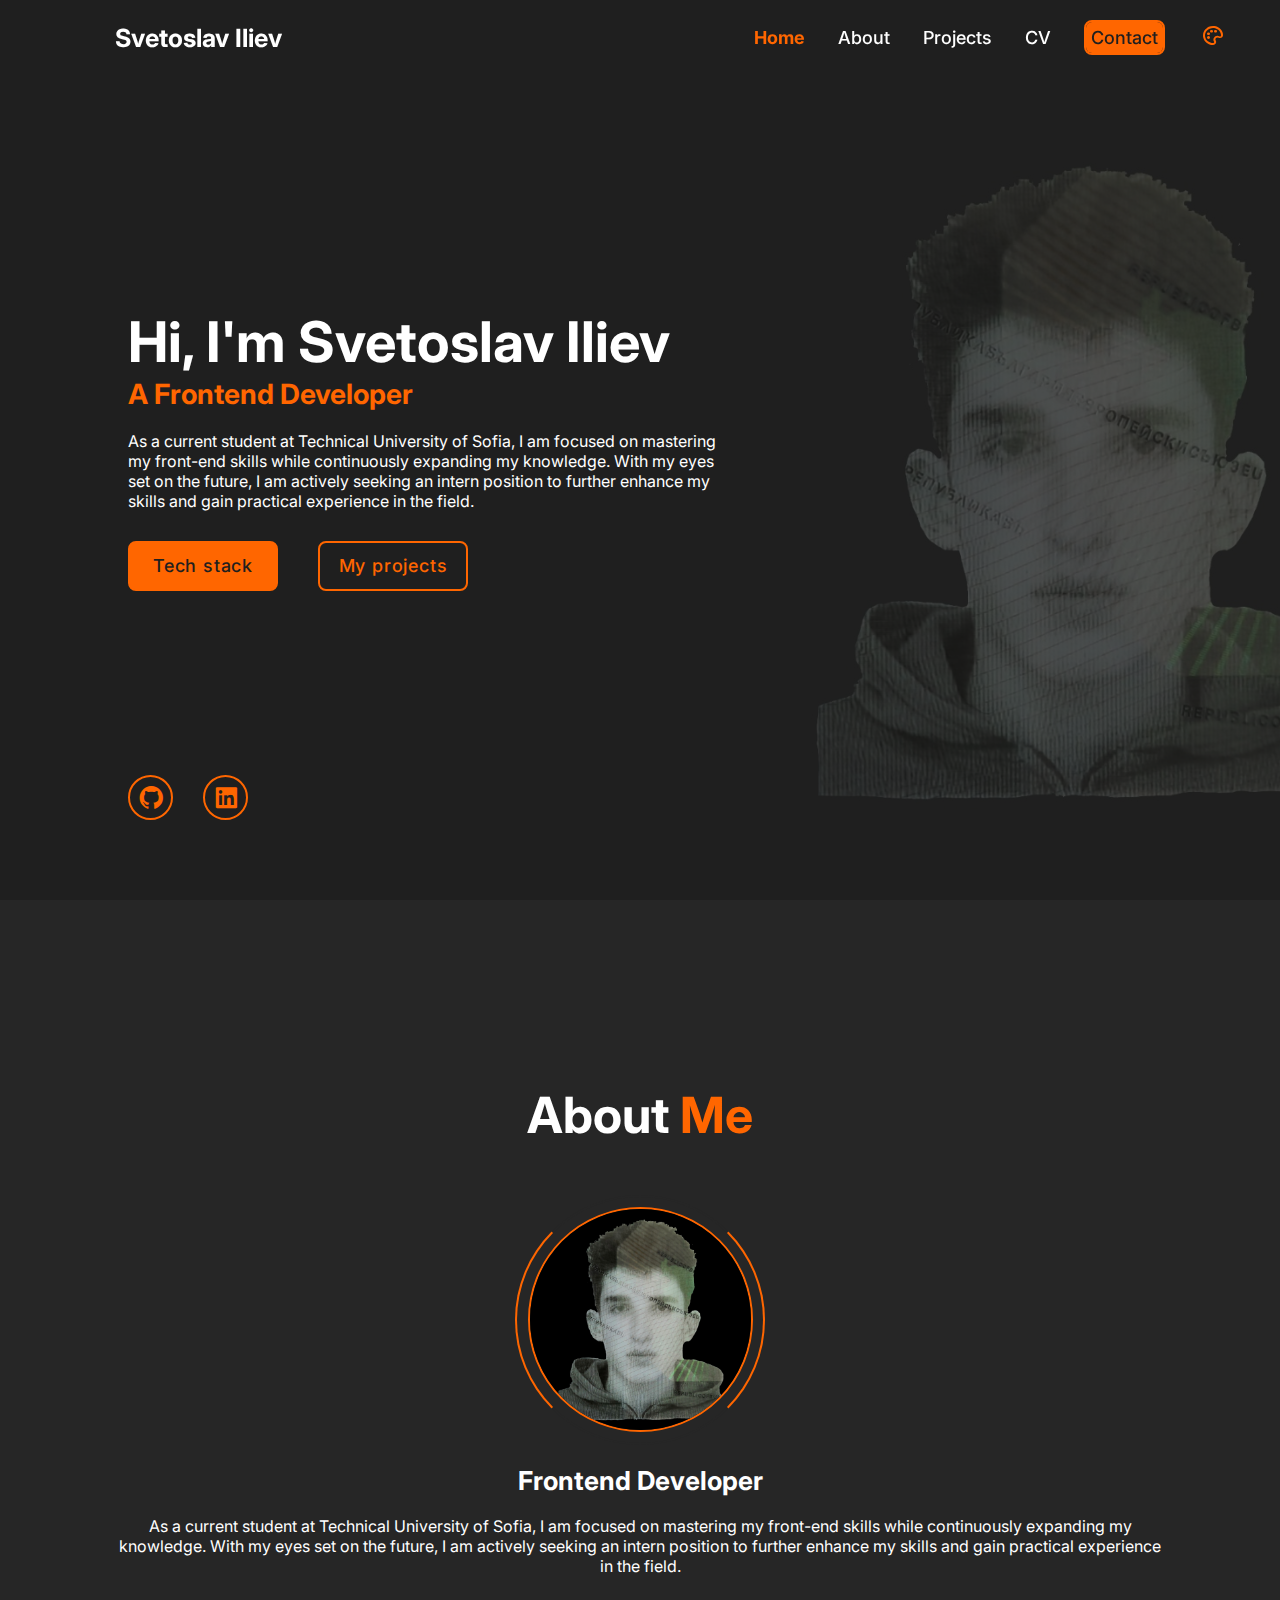
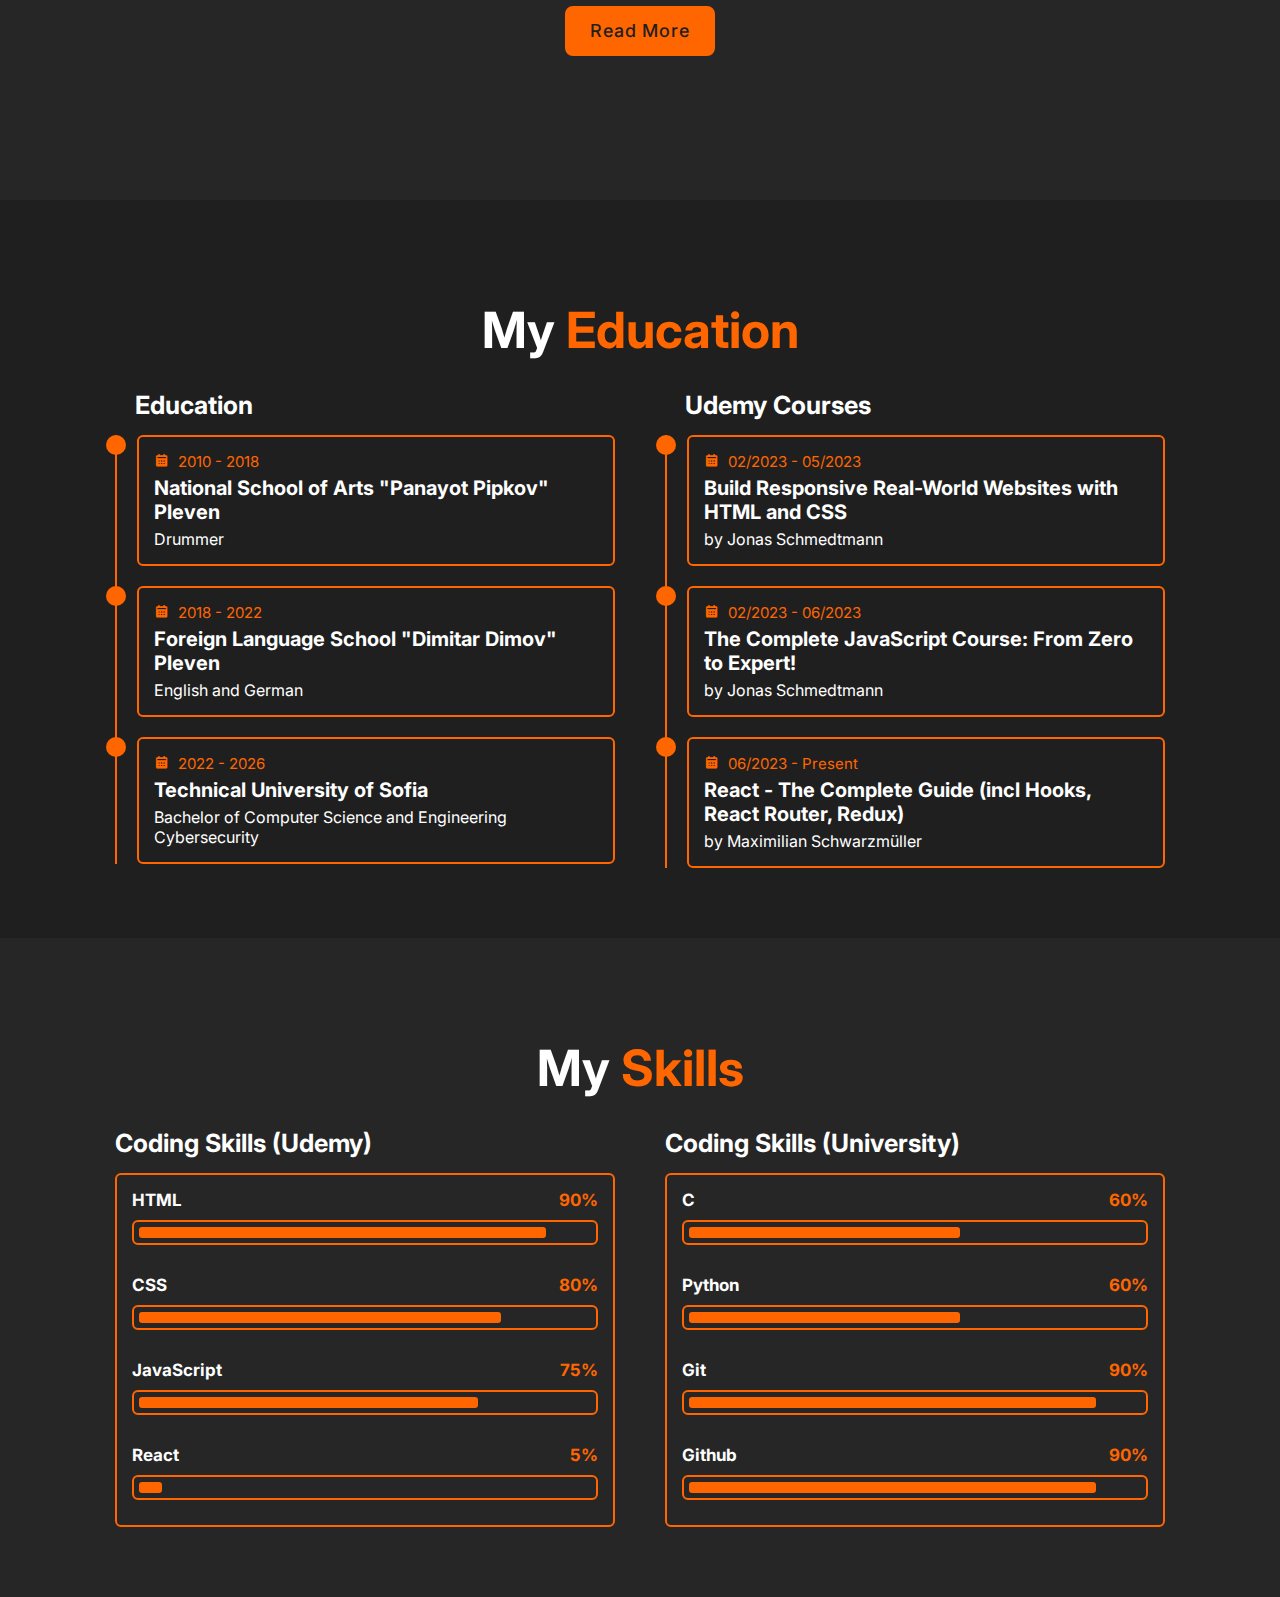
==== commit 29d2c9c0: "Skills Section" ====
--- a/index.html
+++ b/index.html
@@ -108,89 +108,123 @@
             <div class="education-content">
               <div class="content">
                 <div class="year">
+                  <i class="bx bxs-calendar"></i> 2010 - 2018
+                </div>
+                <h3>National School of Arts "Panayot Pipkov" Pleven</h3>
+                <p>Drummer</p>
+              </div>
+            </div>
+            <div class="education-content">
+              <div class="content">
+                <div class="year">
+                  <i class="bx bxs-calendar"></i> 2018 - 2022
+                </div>
+                <h3>Foreign Language School "Dimitar Dimov" Pleven</h3>
+                <p>English and German</p>
+              </div>
+            </div>
+            <div class="education-content">
+              <div class="content">
+                <div class="year">
                   <i class="bx bxs-calendar"></i> 2022 - 2026
                 </div>
                 <h3>Technical University of Sofia</h3>
                 <p>
-                  Lorem ipsum dolor sit amet, consectetur adipisicing elit. Id
-                  unde fugit illo reprehenderit possimus voluptate laudantium ad
-                  doloremque numquam maiores.
+                  Bachelor of Computer Science and Engineering Cybersecurity
                 </p>
               </div>
             </div>
-            <div class="education-content">
-              <div class="content">
-                <div class="year">
-                  <i class="bx bxs-calendar"></i> 01/2023 - 04/2023
-                </div>
-                <h3>Technical University of Sofia</h3>
-                <p>
-                  Lorem ipsum dolor sit amet, consectetur adipisicing elit. Id
-                  unde fugit illo reprehenderit possimus voluptate laudantium ad
-                  doloremque numquam maiores.
-                </p>
-              </div>
-            </div>
-            <div class="education-content">
-              <div class="content">
-                <div class="year">
-                  <i class="bx bxs-calendar"></i> 01/2023 - Present
-                </div>
-                <h3>Technical University of Sofia</h3>
-                <p>
-                  Lorem ipsum dolor sit amet, consectetur adipisicing elit. Id
-                  unde fugit illo reprehenderit possimus voluptate laudantium ad
-                  doloremque numquam maiores.
-                </p>
-              </div>
-            </div>
           </div>
         </div>
         <div class="education-column">
-          <h3 class="title">Education</h3>
+          <h3 class="title">Udemy Courses</h3>
 
           <div class="education-box">
             <div class="education-content">
               <div class="content">
                 <div class="year">
-                  <i class="bx bxs-calendar"></i> 2022 - 2026
-                </div>
-                <h3>Technical University of Sofia</h3>
-                <p>
-                  Lorem ipsum dolor sit amet, consectetur adipisicing elit. Id
-                  unde fugit illo reprehenderit possimus voluptate laudantium ad
-                  doloremque numquam maiores.
-                </p>
-              </div>
-            </div>
-            <div class="education-content">
-              <div class="content">
-                <div class="year">
-                  <i class="bx bxs-calendar"></i> 01/2023 - 04/2023
-                </div>
-                <h3>Technical University of Sofia</h3>
-                <p>
-                  Lorem ipsum dolor sit amet, consectetur adipisicing elit. Id
-                  unde fugit illo reprehenderit possimus voluptate laudantium ad
-                  doloremque numquam maiores.
-                </p>
-              </div>
-            </div>
-            <div class="education-content">
-              <div class="content">
-                <div class="year">
-                  <i class="bx bxs-calendar"></i> 01/2023 - Present
-                </div>
-                <h3>Technical University of Sofia</h3>
-                <p>
-                  Lorem ipsum dolor sit amet, consectetur adipisicing elit. Id
-                  unde fugit illo reprehenderit possimus voluptate laudantium ad
-                  doloremque numquam maiores.
-                </p>
-              </div>
-            </div>
-          </div>
-        </div>
+                  <i class="bx bxs-calendar"></i> 02/2023 - 05/2023
+                </div>
+                <h3>Build Responsive Real-World Websites with HTML and CSS</h3>
+                <p>by Jonas Schmedtmann</p>
+              </div>
+            </div>
+            <div class="education-content">
+              <div class="content">
+                <div class="year">
+                  <i class="bx bxs-calendar"></i> 02/2023 - 06/2023
+                </div>
+                <h3>The Complete JavaScript Course: From Zero to Expert!</h3>
+                <p>by Jonas Schmedtmann</p>
+              </div>
+            </div>
+            <div class="education-content">
+              <div class="content">
+                <div class="year">
+                  <i class="bx bxs-calendar"></i> 06/2023 - Present
+                </div>
+                <h3>
+                  React - The Complete Guide (incl Hooks, React Router, Redux)
+                </h3>
+                <p>by Maximilian Schwarzmüller</p>
+              </div>
+            </div>
+          </div>
+        </div>
+      </div>
+    </section>
+
+    <section class="skills" id="skills">
+      <h2 class="heading">My <span>Skills</span></h2>
+      <div class="skills-row">
+        <div class="skills-column">
+          <h3 class="title">Coding Skills (Udemy)</h3>
+          <div class="skills-box">
+            <div class="skills-content">
+              <div class="progress">
+                <h3>HTML<span>90%</span></h3>
+                <div class="bar"><span></span></div>
+              </div>
+              <div class="progress">
+                <h3>CSS<span>80%</span></h3>
+                <div class="bar"><span></span></div>
+              </div>
+              <div class="progress">
+                <h3>JavaScript<span>75%</span></h3>
+                <div class="bar"><span></span></div>
+              </div>
+              <div class="progress">
+                <h3>React<span>5%</span></h3>
+                <div class="bar"><span></span></div>
+              </div>
+            </div>
+          </div>
+        </div>
+
+        <div class="skills-column">
+          <h3 class="title">Coding Skills (University)</h3>
+          <div class="skills-box">
+            <div class="skills-content">
+              <div class="progress">
+                <h3>C<span>60%</span></h3>
+                <div class="bar"><span></span></div>
+              </div>
+              <div class="progress">
+                <h3>Python<span>60%</span></h3>
+                <div class="bar"><span></span></div>
+              </div>
+              <div class="progress">
+                <h3>Git<span>90%</span></h3>
+                <div class="bar"><span></span></div>
+              </div>
+              <div class="progress">
+                <h3>Github<span>90%</span></h3>
+                <div class="bar"><span></span></div>
+              </div>
+            </div>
+          </div>
+        </div>
+      
       </div>
     </section>
 
--- a/styles.css
+++ b/styles.css
@@ -12,7 +12,7 @@
   --textcolor: #ffffff;
   --background: #1f1f1f;
   --maincolor: #ff6600;
-  --secondbackground: #232323;
+  --secondbackground: #262626;
 }
 
 html {
@@ -378,19 +378,32 @@
   padding-left: 2rem;
 }
 
-
 .education-box .education-content::before {
-  content: '';
+  content: "";
   position: absolute;
   top: 0rem;
   left: -1.1rem;
-  width: 2rem; 
+  width: 2rem;
   height: 2rem;
   background-color: var(--maincolor);
   border-radius: 50%;
 }
 
-
+.education-content .content::before {
+  content: "";
+  position: absolute;
+  top: 0;
+  left: 0;
+  width: 0;
+  height: 100%;
+  background: var(--secondbackground);
+  z-index: -1;
+  transition: 0.5s;
+}
+
+.education-content .content:hover::before {
+  width: 100%;
+}
 
 .education-content .content {
   position: relative;
@@ -416,4 +429,92 @@
 .education-content .content p {
   font-size: 1.6rem;
   padding-top: 0.5rem;
+}
+
+.skills {
+  min-height: auto;
+  padding-bottom: 7rem;
+  background: var(--secondbackground);
+}
+
+.skills .skills-row {
+  display: flex;
+  flex-wrap: wrap;
+  gap: 5rem;
+}
+
+.skills-row .skills-column {
+  flex: 1 1 40rem;
+}
+
+.skills-column .title {
+  font-size: 2.5rem;
+  margin: 0 0 1.5rem;
+}
+
+.skills-box .skills-content {
+  position: relative;
+  border: 0.2rem solid var(--maincolor);
+  border-radius: 0.6rem;
+  padding: 0.5rem 1.5rem;
+}
+
+.skills-content .progress {
+  padding: 1rem 0;
+}
+.skills-content .progress h3 {
+  font-size: 1.7rem;
+  display: flex;
+  justify-content: space-between;
+}
+
+.skills-content .progress h3 span {
+  color: var(--maincolor);
+}
+
+.skills-content .progress .bar {
+  height: 2.5rem;
+  border-radius: 0.6rem;
+  border: 0.2rem solid var(--maincolor);
+  padding: 0.5rem;
+  margin: 1rem 0;
+}
+
+.skills-content .progress .bar span {
+  display: block;
+  height: 100%;
+  border-radius: 0.3rem;
+  background: var(--maincolor);
+}
+
+.skills-column:nth-child(1) .skills-content .progress:nth-child(1) .bar span {
+  width: 90%;
+}
+
+.skills-column:nth-child(1) .skills-content .progress:nth-child(2) .bar span {
+  width: 80%;
+}
+
+.skills-column:nth-child(1) .skills-content .progress:nth-child(3) .bar span {
+  width: 75%;
+}
+
+.skills-column:nth-child(1) .skills-content .progress:nth-child(4) .bar span {
+  width: 5%;
+}
+
+.skills-column:nth-child(2) .skills-content .progress:nth-child(1) .bar span {
+  width: 60%;
+}
+
+.skills-column:nth-child(2) .skills-content .progress:nth-child(2) .bar span {
+  width: 60%;
+}
+
+.skills-column:nth-child(2) .skills-content .progress:nth-child(3) .bar span {
+  width: 90%;
+}
+
+.skills-column:nth-child(2) .skills-content .progress:nth-child(4) .bar span {
+  width: 90%;
 }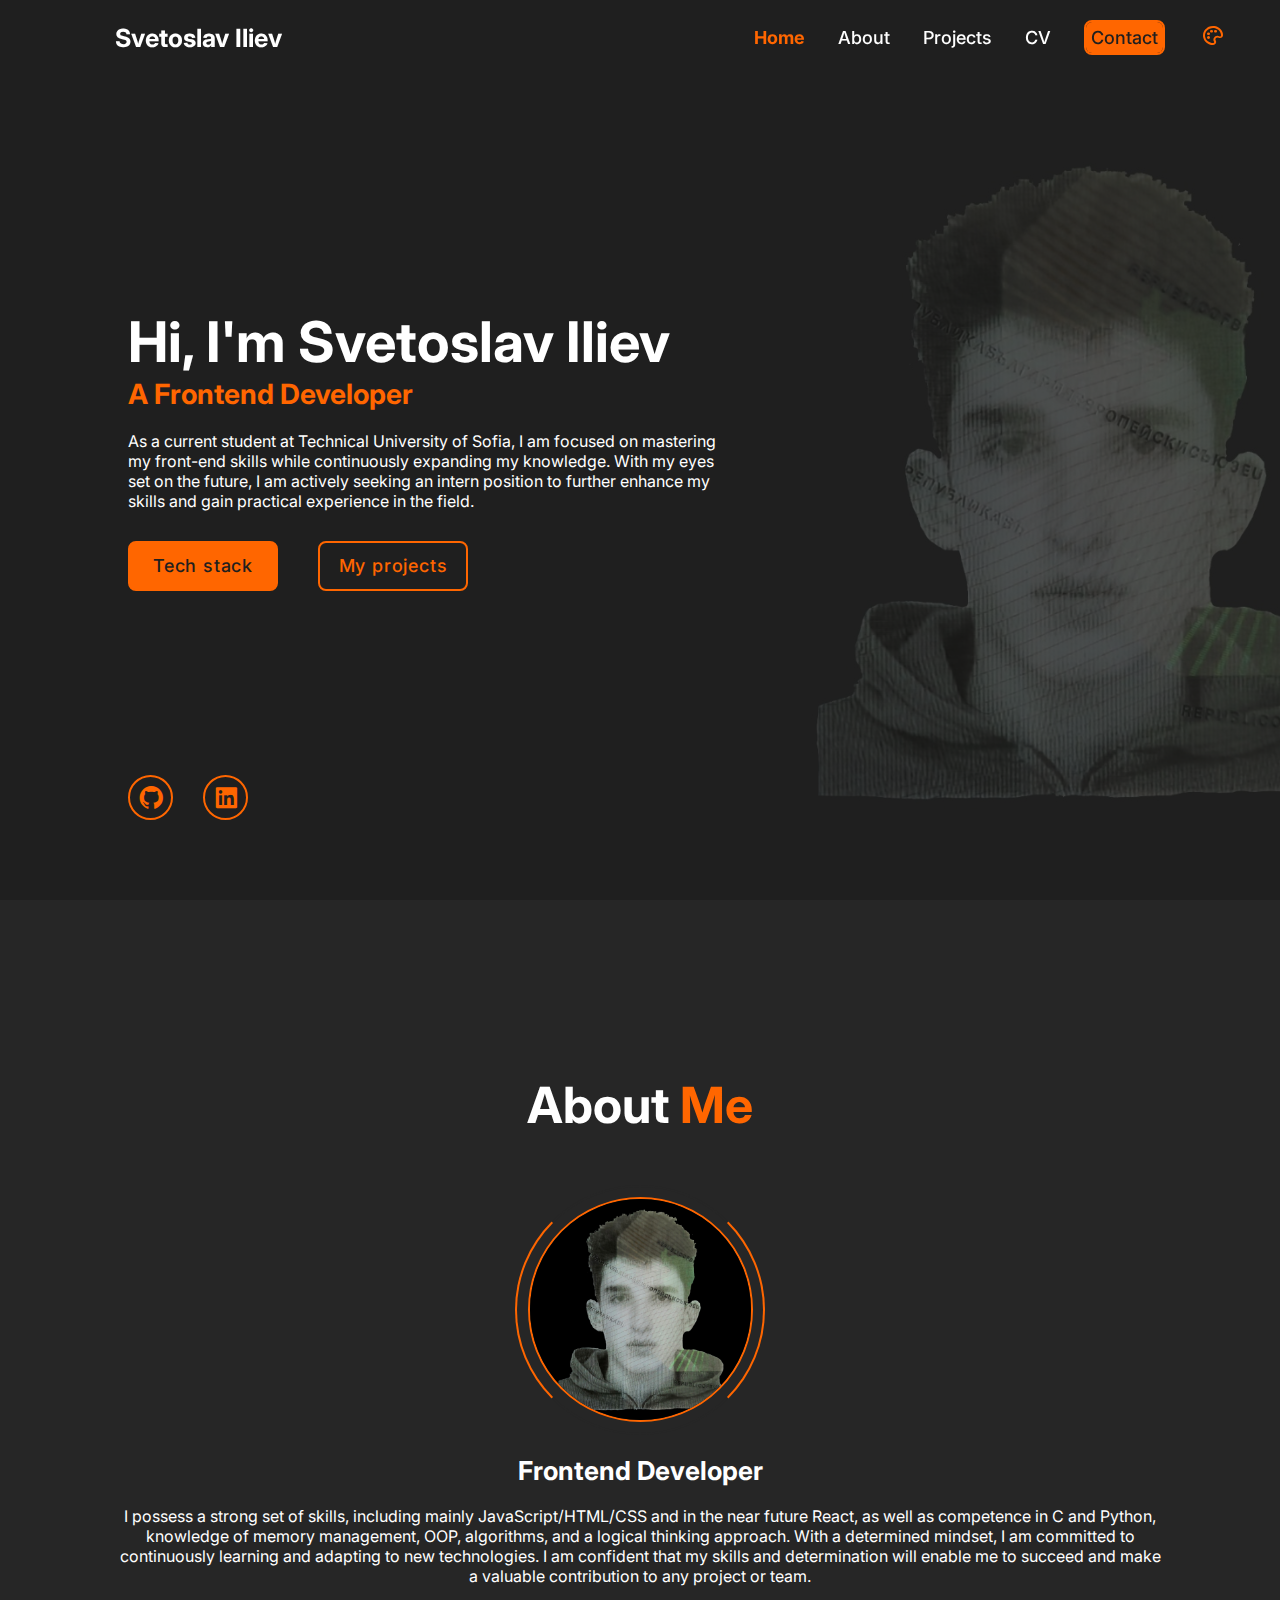
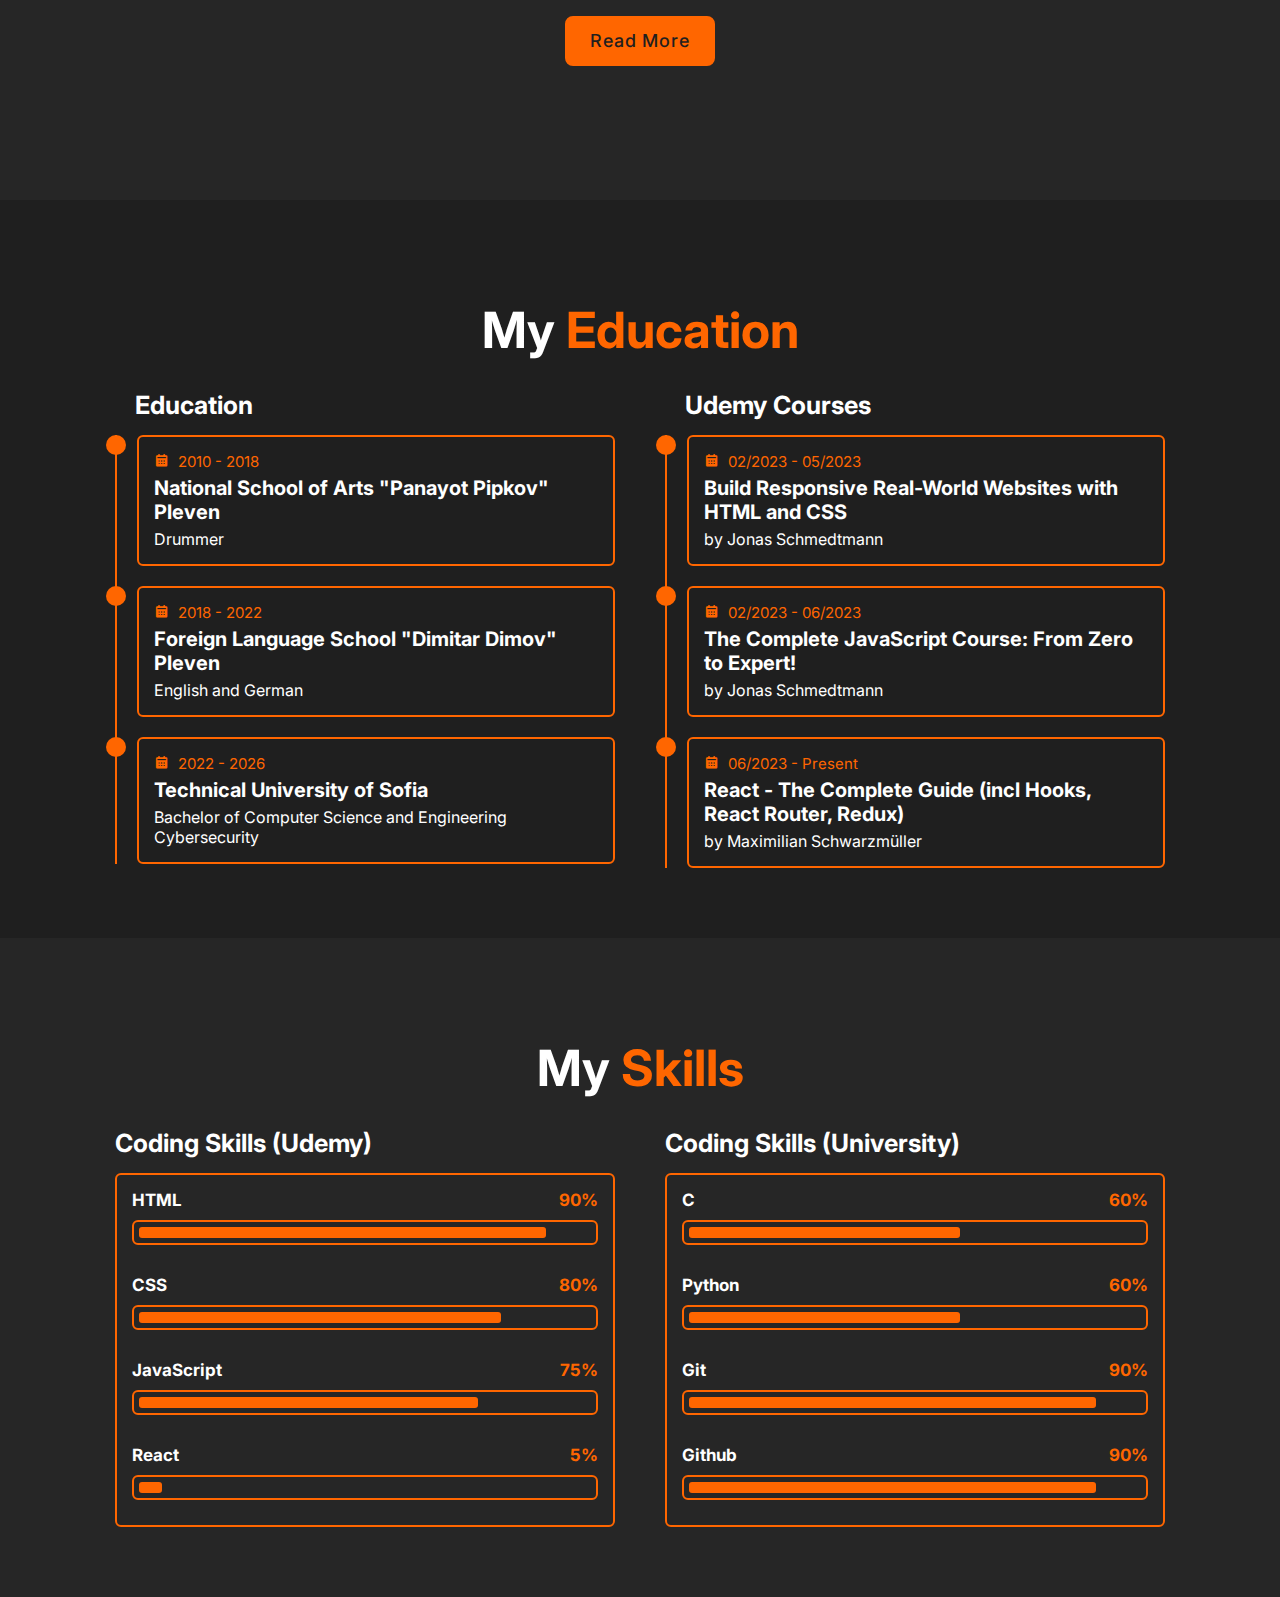
==== commit a3cb37a6: "CV contact" ====
--- a/index.html
+++ b/index.html
@@ -42,8 +42,8 @@
         <a href="#" class="current">Home</a>
         <a href="#">About</a>
         <a href="#">Projects</a>
-        <a href="#">CV</a>
-        <a href="#">Contact</a>
+        <a href="CV ph.pdf">CV</a>
+        <a href="CV ph.pdf">Contact</a>
       </nav>
       <button class="dark-mode"><i class="bx bx-palette"></i></button>
     </header>
@@ -86,11 +86,13 @@
       <div class="about-content">
         <h3>Frontend Developer</h3>
         <p>
-          As a current student at Technical University of Sofia, I am focused on
-          mastering my front-end skills while continuously expanding my
-          knowledge. With my eyes set on the future, I am actively seeking an
-          intern position to further enhance my skills and gain practical
-          experience in the field.
+          I possess a strong set of skills, including mainly JavaScript/HTML/CSS
+          and in the near future React, as well as competence in C and Python,
+          knowledge of memory management, OOP, algorithms, and a logical
+          thinking approach. With a determined mindset, I am committed to
+          continuously learning and adapting to new technologies. I am confident
+          that my skills and determination will enable me to succeed and make a
+          valuable contribution to any project or team.
         </p>
         <div class="btn-box btns">
           <a href="#" class="btn">Read More</a>
@@ -224,7 +226,6 @@
             </div>
           </div>
         </div>
-      
       </div>
     </section>
 
